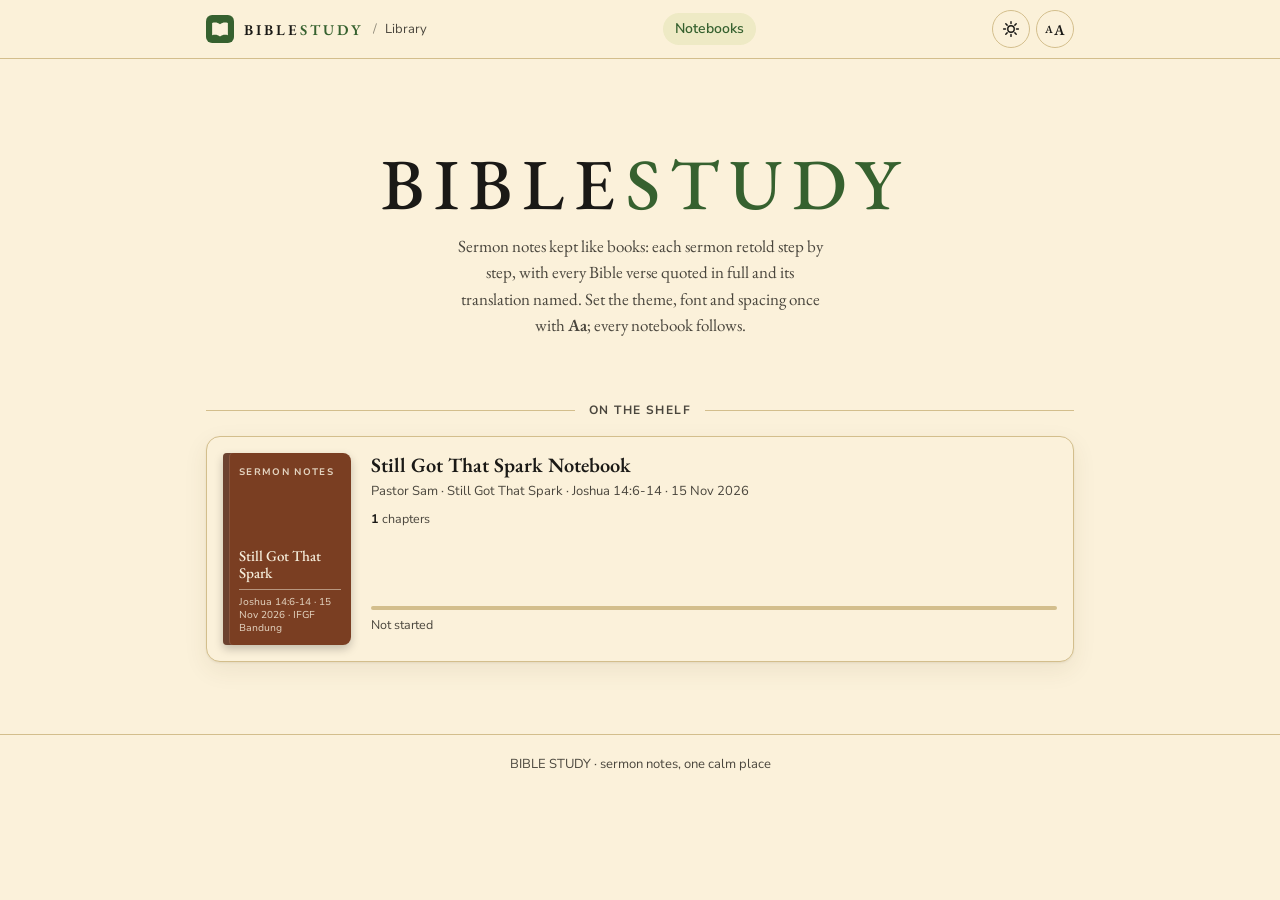
==== index.html @ 39189c35 "Set up sermon notebook site and add 15 Nov 2026 sermon transcript Reader framework copied from secon" ====
<!doctype html>
<html lang="en">
<head>
<meta charset="utf-8">
<meta name="viewport" content="width=device-width, initial-scale=1, viewport-fit=cover">
<title>BIBLE STUDY</title>
<meta name="description" content="Bible Study: sermon notes kept like books.">
<meta name="theme-color" content="#FBF1DA">
<link rel="icon" href="assets/favicon.svg" type="image/svg+xml">
<script src="assets/boot.js"></script>
<link rel="preconnect" href="https://fonts.googleapis.com">
<link rel="preconnect" href="https://fonts.gstatic.com" crossorigin>
<link rel="stylesheet" href="https://fonts.googleapis.com/css2?family=Atkinson+Hyperlegible:wght@400;700&family=Charis+SIL:wght@400;700&family=Crimson+Pro:wght@400;600;700&family=EB+Garamond:wght@400;500;600&family=Gelasio:wght@400;600;700&family=Inter:wght@400;600;700&family=Mulish:wght@400;600;700&family=Newsreader:wght@400;600&family=Nunito+Sans:wght@400;600;700&family=Source+Serif+4:wght@400;600;700&family=Tinos:wght@400;700&display=swap">
<link rel="stylesheet" href="assets/secondbrain.css">
</head>
<body>

<header class="sb-top"><div class="wrap">
  <a class="sb-brand" href="index.html" aria-current="page"><svg class="sb-mark" viewBox="0 0 64 64" aria-hidden="true"><rect class="m-bg" width="64" height="64" rx="14"/><path class="m-pg" d="M14 18c7-2 13-1 18 3v28c-5-4-11-5-18-3zM50 18c-7-2-13-1-18 3v28c5-4 11-5 18-3z"/></svg><span class="sb-word">BIBLE<i>STUDY</i></span><span class="sb-crumb">Library</span></a>
  <nav class="sb-nav" aria-label="Library"><a href="#shelf" aria-current="page">Notebooks</a></nav>
  <div class="sb-tools">
    <button class="sb-icon" data-sb="mode" aria-label="Switch between light and dark"><svg class="sun" viewBox="0 0 20 20" aria-hidden="true"><circle cx="10" cy="10" r="3.6" fill="none" stroke="currentColor" stroke-width="1.6"/><path d="M10 1.8v2.1M10 16.1v2.1M1.8 10h2.1M16.1 10h2.1M4.2 4.2l1.5 1.5M14.3 14.3l1.5 1.5M4.2 15.8l1.5-1.5M14.3 5.7l1.5-1.5" stroke="currentColor" stroke-width="1.6" stroke-linecap="round"/></svg><svg class="moon" viewBox="0 0 20 20" aria-hidden="true"><path d="M16.5 12.3A7 7 0 0 1 7.7 3.5a7 7 0 1 0 8.8 8.8z" fill="none" stroke="currentColor" stroke-width="1.6" stroke-linejoin="round"/></svg></button>
    <button class="sb-icon" data-panel="prefs" aria-haspopup="dialog" aria-expanded="false" aria-label="Reading preferences"><span class="aa-small">A</span>A</button>
  </div>
</div></header>

<main class="wrap" id="main">
  <section class="lib-hero">
    <h1>BIBLE<i>STUDY</i></h1>
    <p>Sermon notes kept like books: each sermon retold step by step, with every Bible verse quoted in full and its translation named. Set the theme, font and spacing once with <b>Aa</b>; every notebook follows.</p>
  </section>

  <div class="lib-rule" id="shelf">On the shelf</div>
  <div class="lib-shelf">
    <article class="book" data-progress-for="2026-11-15-still-got-that-spark">
      <a class="cover c-clay" href="notes/2026-11-15-still-got-that-spark.html" aria-hidden="true" tabindex="-1">
        <span class="code">SERMON NOTES</span>
        <span class="t">Still Got That Spark</span>
        <span class="rule"></span>
        <span class="by">Joshua 14:6-14 · 15 Nov 2026 · IFGF Bandung</span>
      </a>
      <div class="book-body">
        <h2><a href="notes/2026-11-15-still-got-that-spark.html">Still Got That Spark Notebook</a></h2>
        <p class="meta">Pastor Sam · Still Got That Spark · Joshua 14:6-14 · 15 Nov 2026</p>
        <ul class="stats">
          <li><b>1</b> chapters</li>
        </ul>
        <div class="prog">
          <div class="bar"><span></span></div>
          <span class="prog-text">Not started</span>
        </div>
        <div class="jump">
          <a data-resume="notes/2026-11-15-still-got-that-spark.html" hidden>Resume</a>
          
        </div>
      </div>
    </article>

  </div>
</main>

<footer class="lib-foot"><div class="wrap">BIBLE STUDY · sermon notes, one calm place</div></footer>

<script src="assets/secondbrain.js"></script>
<script src="assets/downloads-data.js"></script>
<script src="assets/downloads.js"></script>
</body>
</html>
---- assets/secondbrain.css ----
/* SECONDBRAIN shell: theme tokens, sticky header, reading-preferences sheet, library page.
   Every theme keeps body text at 9:1 or better and secondary text / accent at 4.5:1 or better
   against every surface it sits on (bg, panel, sunk, sheet, accent-soft). */

:root {
  /* type settings, overwritten by boot.js / secondbrain.js from saved prefs */
  --fs: 17px;
  --lh: 1.55;
  --ls: 0em;
  --ws: 0em;
  --measure: 900px;
  --reader: Palatino, "Palatino Linotype", "Book Antiqua", "EB Garamond", Georgia, serif;
  --w-body: 400;
  --w-strong: 600;
  --display: Palatino, "Palatino Linotype", "Book Antiqua", "EB Garamond", Georgia, serif;
  --ui: "Nunito Sans", -apple-system, BlinkMacSystemFont, "Segoe UI", Roboto, system-ui, sans-serif;
  --mono: "Nunito Sans", "Segoe UI", system-ui, sans-serif;
  --header-h: 64px;
  --gutter: max(16px, env(safe-area-inset-left, 0px));
  --gutter-r: max(16px, env(safe-area-inset-right, 0px));

  /* sepia is the default light look (matches the original notebook).
     --line-strong (borders that carry meaning, e.g. diagram boxes) is 3:1 or better on every surface. */
  --bg: #FBF1DA; --panel: #FBF1DA; --sunk: #F6E8C6; --sheet: #EFE1BE;
  --fg: #1A1916; --muted: #4A463D; --line: #D3BE8C; --line-strong: #8E7A4C;
  --accent: #36612F; --accent-soft: #EEEAC5; --on-accent: #FBF1DA;
  --flag: #1A1916; --flag-soft: #F6E8C6; --good: #36612F; --bad: #1A1916;
  --shadow: 0 1px 2px rgba(80, 60, 30, .08), 0 8px 24px rgba(80, 60, 30, .08);
  color-scheme: light;
}
@media (prefers-color-scheme: dark) {
  :root:not([data-theme]) {
    --bg: #1C1916; --panel: #1C1916; --sunk: #26221E; --sheet: #141210;
    --fg: #EFE7DB; --muted: #B5A895; --line: #463E34; --line-strong: #7A6E5E;
    --accent: #9CC48E; --accent-soft: #2A3324; --on-accent: #141210;
    --flag: #EFE7DB; --flag-soft: #2A251F; --good: #9CC48E; --bad: #EFE7DB;
    --shadow: 0 1px 2px rgba(0, 0, 0, .4), 0 8px 24px rgba(0, 0, 0, .35);
    color-scheme: dark;
  }
}
:root[data-theme="light"] {
  --bg: #FFFFFF; --panel: #FFFFFF; --sunk: #F4F3EF; --sheet: #F1F0EC;
  --fg: #1B1B1A; --muted: #55534E; --line: #C9C6BC; --line-strong: #858279;
  --accent: #2F6A2A; --accent-soft: #E8F0E3; --on-accent: #FFFFFF;
  --flag: #1B1B1A; --flag-soft: #F4F3EF; --good: #2F6A2A; --bad: #1B1B1A;
  --shadow: 0 1px 2px rgba(0, 0, 0, .06), 0 8px 24px rgba(0, 0, 0, .07);
  color-scheme: light;
}
:root[data-theme="sepia"] {
  --bg: #FBF1DA; --panel: #FBF1DA; --sunk: #F6E8C6; --sheet: #EFE1BE;
  --fg: #1A1916; --muted: #4A463D; --line: #D3BE8C; --line-strong: #8E7A4C;
  --accent: #36612F; --accent-soft: #EEEAC5; --on-accent: #FBF1DA;
  --flag: #1A1916; --flag-soft: #F6E8C6; --good: #36612F; --bad: #1A1916;
  --shadow: 0 1px 2px rgba(80, 60, 30, .08), 0 8px 24px rgba(80, 60, 30, .08);
  color-scheme: light;
}
:root[data-theme="sage"] {
  --bg: #D3D4B5; --panel: #D9DABD; --sunk: #C8C9A6; --sheet: #C4C5A1;
  --fg: #1B1D14; --muted: #3D402F; --line: #A2A37C; --line-strong: #62644A;
  --accent: #2B5022; --accent-soft: #C3CDA6; --on-accent: #E9EAD6;
  --flag: #1B1D14; --flag-soft: #C8C9A6; --good: #2B5022; --bad: #1B1D14;
  --shadow: 0 1px 2px rgba(40, 45, 20, .1), 0 8px 24px rgba(40, 45, 20, .1);
  color-scheme: light;
}
:root[data-theme="dark"] {
  --bg: #1C1916; --panel: #1C1916; --sunk: #26221E; --sheet: #141210;
  --fg: #EFE7DB; --muted: #B5A895; --line: #463E34; --line-strong: #7A6E5E;
  --accent: #9CC48E; --accent-soft: #2A3324; --on-accent: #141210;
  --flag: #EFE7DB; --flag-soft: #2A251F; --good: #9CC48E; --bad: #EFE7DB;
  --shadow: 0 1px 2px rgba(0, 0, 0, .4), 0 8px 24px rgba(0, 0, 0, .35);
  color-scheme: dark;
}
:root[data-theme="navy"] {
  --bg: #0C2731; --panel: #0C2731; --sunk: #12323E; --sheet: #081D25;
  --fg: #E4EDF0; --muted: #A3BAC2; --line: #2C4D5A; --line-strong: #5E808C;
  --accent: #8ED1BA; --accent-soft: #163D44; --on-accent: #081D25;
  --flag: #E4EDF0; --flag-soft: #12323E; --good: #8ED1BA; --bad: #E4EDF0;
  --shadow: 0 1px 2px rgba(0, 0, 0, .4), 0 8px 24px rgba(0, 0, 0, .35);
  color-scheme: dark;
}
:root[data-theme="charcoal"] {
  --bg: #3F4246; --panel: #3F4246; --sunk: #484B50; --sheet: #2E3033;
  --fg: #F3F3F2; --muted: #D0D2D5; --line: #64686E; --line-strong: #9A9EA4;
  --accent: #B9DEA9; --accent-soft: #4A5546; --on-accent: #2E3033;
  --flag: #F3F3F2; --flag-soft: #484B50; --good: #B9DEA9; --bad: #F3F3F2;
  --shadow: 0 1px 2px rgba(0, 0, 0, .35), 0 8px 24px rgba(0, 0, 0, .3);
  color-scheme: dark;
}
/* high contrast: secondary text becomes full-strength, rules get heavier */
:root[data-contrast="high"] { --muted: var(--fg); --line: var(--line-strong); }
:root[data-bold] { --w-body: 600; --w-strong: 800; }

*, *::before, *::after { box-sizing: border-box; }
html { font-size: var(--fs); background: var(--bg); -webkit-text-size-adjust: 100%; text-size-adjust: 100%; }
body {
  margin: 0;
  background: var(--bg);
  color: var(--fg);
  font-family: var(--reader);
  font-size: var(--fs);
  line-height: var(--lh);
  font-weight: var(--w-body);
  letter-spacing: var(--ls);
  word-spacing: var(--ws);
  overflow-wrap: break-word;
  -webkit-font-smoothing: antialiased;
  transition: background-color .25s ease, color .25s ease;
}
@media (prefers-reduced-motion: reduce) { body { transition: none; } }
b, strong { font-weight: var(--w-strong); }
a { color: var(--accent); }
img, svg { max-width: 100%; }
[hidden] { display: none !important; }
::selection { background: var(--accent); color: var(--on-accent); }
:focus-visible { outline: 2px solid var(--accent); outline-offset: 2px; border-radius: 4px; }

.wrap {
  max-width: var(--measure);
  margin: 0 auto;
  padding-left: var(--gutter);
  padding-right: var(--gutter-r);
}

/* ---------- header ---------- */
body::before { /* fills the notch area on phones */
  content: ""; position: fixed; inset: 0 0 auto; height: env(safe-area-inset-top, 0px);
  z-index: 30; background: var(--bg);
}
.sb-top {
  position: sticky; top: env(safe-area-inset-top, 0px); z-index: 20;
  background: color-mix(in srgb, var(--bg) 92%, transparent);
  -webkit-backdrop-filter: saturate(1.4) blur(10px);
  backdrop-filter: saturate(1.4) blur(10px);
  border-bottom: 1px solid var(--line);
  font-family: var(--ui);
  letter-spacing: 0; word-spacing: 0; font-weight: 400; line-height: 1.3;
}
.sb-top .wrap {
  max-width: max(var(--measure), 840px);
  display: grid;
  grid-template-columns: minmax(0, 1fr) auto;
  grid-template-areas: "brand tools" "nav nav";
  align-items: center;
  gap: 4px 12px;
  padding-top: 10px; padding-bottom: 8px;
}
@media (min-width: 760px) {
  .sb-top .wrap { grid-template-columns: auto minmax(0, 1fr) auto; grid-template-areas: "brand nav tools"; padding-block: 10px; }
}
.sb-brand { grid-area: brand; display: flex; align-items: center; gap: 10px; min-width: 0; text-decoration: none; color: var(--fg); }
.sb-mark { flex: none; width: 28px; height: 28px; }
.sb-mark .m-bg { fill: var(--accent); }
.sb-mark .m-pg { fill: var(--bg); }
.sb-word {
  font: 600 15px/1 var(--display); letter-spacing: .2em; white-space: nowrap;
}
.sb-word i { font-style: normal; color: var(--accent); }
.sb-crumb {
  font-size: 13px; color: var(--muted); white-space: nowrap; overflow: hidden; text-overflow: ellipsis; min-width: 0;
}
.sb-crumb::before { content: "/"; margin-right: 8px; opacity: .6; }
.sb-nav {
  grid-area: nav; display: flex; gap: 2px; overflow-x: auto; scrollbar-width: none;
  margin-inline: -6px; padding: 2px 6px;
}
.sb-nav::-webkit-scrollbar { display: none; }
@media (min-width: 760px) { .sb-nav { justify-content: center; margin: 0; } }
.sb-nav a {
  flex: none; font-size: 14px; font-weight: 600; color: var(--muted); text-decoration: none;
  padding: 7px 12px; border-radius: 999px; white-space: nowrap;
}
@media (max-width: 420px) { .sb-nav a { padding: 7px 10px; font-size: 13.5px; } }
.sb-nav a:hover { color: var(--fg); background: var(--sunk); }
.sb-nav a[aria-current="page"] { background: var(--accent-soft); color: var(--accent); }
.sb-lang { flex: none; display: inline-flex; margin-left: 10px; padding: 2px; border: 1px solid var(--line); border-radius: 999px; }
.sb-lang button { min-height: 0; padding: 3px 9px; border: 0; border-radius: 999px; background: none; color: var(--muted); font: 700 12px var(--ui); letter-spacing: .04em; cursor: pointer; }
.sb-lang button:hover { color: var(--fg); }
.sb-lang button[aria-pressed="true"] { background: var(--accent-soft); color: var(--accent); }
.sb-tools { grid-area: tools; display: flex; gap: 6px; align-items: center; }
.sb-icon {
  display: inline-flex; align-items: center; justify-content: center; flex: none; width: 38px; height: 38px; padding: 0;
  border-radius: 999px; border: 1px solid var(--line); background: var(--panel); color: var(--fg);
  cursor: pointer; font: 600 15px/1 var(--display); letter-spacing: 0;
}
.sb-icon:hover { border-color: var(--line-strong); }
.sb-icon svg { width: 18px; height: 18px; }
.sb-icon .moon { display: none; }
:root[data-mode="dark"] .sb-icon .sun { display: none; }
:root[data-mode="dark"] .sb-icon .moon { display: block; }
.sb-icon .aa-small { font-size: 11px; margin-right: 1px; }

.sb-progress { position: absolute; left: 0; bottom: -1px; height: 2px; width: 100%; background: var(--accent); transform-origin: 0 50%; transform: scaleX(var(--p, 0)); }

/* ---------- reading-preferences sheet ---------- */
.sb-scrim {
  position: fixed; inset: 0; z-index: 40; background: rgba(0, 0, 0, .45);
  opacity: 0; transition: opacity .2s ease;
}
.sb-scrim.on { opacity: 1; }
.sb-sheet {
  position: fixed; z-index: 41; left: 0; right: 0; bottom: 0;
  max-height: min(88dvh, 88vh);
  display: flex; flex-direction: column;
  background: var(--sheet); color: var(--fg);
  border-radius: 18px 18px 0 0; box-shadow: var(--shadow);
  font-family: var(--ui); font-size: 14px; line-height: 1.35; font-weight: 400;
  letter-spacing: 0; word-spacing: 0;
  transform: translateY(100%); transition: transform .28s cubic-bezier(.2, .8, .2, 1);
  padding-bottom: env(safe-area-inset-bottom, 0px);
}
.sb-sheet.on { transform: none; }
@media (min-width: 760px) {
  .sb-sheet {
    left: auto; top: 0; width: 400px; max-height: none; border-radius: 0;
    border-left: 1px solid var(--line);
    transform: translateX(100%);
    padding-top: env(safe-area-inset-top, 0px);
  }
}
@media (prefers-reduced-motion: reduce) { .sb-sheet, .sb-scrim { transition: none; } }
.sb-sheet-head {
  display: flex; align-items: center; justify-content: space-between; gap: 12px;
  padding: 14px 20px 10px; position: relative;
}
.sb-sheet-head::before { /* grab handle on phones */
  content: ""; position: absolute; top: 6px; left: 50%; width: 38px; height: 4px; margin-left: -19px;
  border-radius: 4px; background: var(--line-strong);
}
@media (min-width: 760px) { .sb-sheet-head::before { display: none; } }
.sb-sheet-head h2 { margin: 0; font: 600 17px/1.2 var(--ui); }
.sb-sheet-body { overflow-y: auto; overscroll-behavior: contain; padding: 0 20px 24px; }
.sb-label { display: block; margin: 18px 0 8px; font-size: 12px; font-weight: 700; letter-spacing: .06em; text-transform: uppercase; color: var(--muted); }
.sb-preview {
  background: var(--bg); color: var(--fg); border: 1px solid var(--line); border-radius: 12px; padding: 14px 16px;
  font-family: var(--reader); font-weight: var(--w-body); line-height: var(--lh); letter-spacing: var(--ls); word-spacing: var(--ws);
}
.sb-preview .aa { font-size: 30px; line-height: 1.1; margin-bottom: 6px; }
.sb-preview p { margin: 0; font-size: var(--fs); }
:root[data-justify] .sb-preview p { text-align: justify; hyphens: auto; }

.sb-themes { display: grid; grid-template-columns: repeat(3, minmax(0, 1fr)); gap: 10px 10px; }
.sb-theme { display: grid; gap: 5px; justify-items: center; background: none; border: 0; padding: 0; cursor: pointer; color: var(--muted); font: 600 12.5px var(--ui); }
.sb-theme .sw {
  position: relative; width: 100%; height: 44px; border-radius: 10px; display: grid; place-items: center;
  font: 500 16px var(--display); border: 1px solid rgba(127, 127, 127, .45);
}
.sb-theme[aria-checked="true"] { color: var(--accent); }
.sb-theme[aria-checked="true"] .sw { outline: 2px solid var(--accent); outline-offset: 2px; }
.sb-theme[aria-checked="true"] .sw::after {
  content: ""; position: absolute; top: -7px; right: -7px; width: 18px; height: 18px; border-radius: 50%;
  background: var(--accent) url("data:image/svg+xml,%3Csvg xmlns='http://www.w3.org/2000/svg' viewBox='0 0 16 16'%3E%3Cpath d='M4 8.5l2.5 2.5L12 5.5' fill='none' stroke='white' stroke-width='2' stroke-linecap='round' stroke-linejoin='round'/%3E%3C/svg%3E") center/12px no-repeat;
  box-shadow: 0 0 0 2px var(--sheet);
}
:root[data-mode="dark"] .sb-theme[aria-checked="true"] .sw::after {
  background-image: url("data:image/svg+xml,%3Csvg xmlns='http://www.w3.org/2000/svg' viewBox='0 0 16 16'%3E%3Cpath d='M4 8.5l2.5 2.5L12 5.5' fill='none' stroke='black' stroke-width='2' stroke-linecap='round' stroke-linejoin='round'/%3E%3C/svg%3E");
}

.sb-group { background: var(--panel); border: 1px solid var(--line); border-radius: 12px; overflow: hidden; }
.sb-row {
  display: flex; align-items: center; gap: 12px; width: 100%; min-height: 46px; padding: 10px 14px;
  border: 0; border-top: 1px solid var(--line); background: none; color: var(--fg); font: inherit; text-align: left;
}
.sb-row:first-child { border-top: 0; }
button.sb-row { cursor: pointer; }
.sb-row .ic { width: 20px; text-align: center; color: var(--muted); flex: none; font-family: var(--display); }
.sb-row .grow { flex: 1; min-width: 0; }
.sb-row .val { color: var(--muted); font-variant-numeric: tabular-nums; }
.sb-row .chev { width: 14px; height: 14px; transition: transform .2s; color: var(--muted); }
.sb-row[aria-expanded="true"] .chev { transform: rotate(180deg); }
.sb-fonts .sb-row { font-size: 15.5px; padding-left: 14px; }
.sb-fonts .sb-row .tick { margin-left: auto; color: var(--accent); visibility: hidden; font-family: var(--ui); }
.sb-fonts .sb-row[aria-checked="true"] .tick { visibility: visible; }
.sb-fonts .sb-row[aria-checked="true"] { color: var(--accent); }
.sb-fonts .sb-row small { font: 12px var(--ui); color: var(--muted); }
.sb-row.stack { display: block; }
@media (max-width: 759px) { [data-wide-only] { display: none; } }
.sb-row.stack .line { display: flex; justify-content: space-between; margin-bottom: 8px; }

/* switch */
.sb-switch { position: relative; flex: none; width: 46px; height: 28px; }
.sb-switch input { position: absolute; inset: 0; opacity: 0; margin: 0; cursor: pointer; z-index: 1; }
.sb-switch span { position: absolute; inset: 0; border-radius: 999px; background: var(--line-strong); transition: background .2s; }
.sb-switch span::after {
  content: ""; position: absolute; top: 3px; left: 3px; width: 22px; height: 22px; border-radius: 50%;
  background: #fff; box-shadow: 0 1px 3px rgba(0, 0, 0, .3); transition: transform .2s;
}
.sb-switch input:checked + span { background: var(--accent); }
.sb-switch input:checked + span::after { transform: translateX(18px); }
.sb-switch input:focus-visible + span { outline: 2px solid var(--accent); outline-offset: 2px; }

/* range */
.sb-size { display: flex; align-items: center; gap: 10px; }
.sb-size .lim { font-size: 12px; color: var(--muted); width: 22px; text-align: center; font-variant-numeric: tabular-nums; }
.sb-size button {
  flex: none; width: 34px; height: 34px; border-radius: 50%; border: 1px solid var(--line); background: var(--panel);
  color: var(--fg); cursor: pointer; font-family: var(--display); padding: 0;
}
.sb-size button.sm { font-size: 13px; } .sb-size button.lg { font-size: 19px; }
input[type="range"].sb-range {
  -webkit-appearance: none; appearance: none; width: 100%; height: 28px; background: transparent; margin: 0; cursor: pointer; flex: 1; min-width: 0;
}
.sb-range::-webkit-slider-runnable-track { height: 4px; border-radius: 4px; background: linear-gradient(var(--accent), var(--accent)) 0/var(--fill, 50%) 100% no-repeat, var(--line-strong); }
.sb-range::-moz-range-track { height: 4px; border-radius: 4px; background: var(--line-strong); }
.sb-range::-moz-range-progress { height: 4px; border-radius: 4px; background: var(--accent); }
.sb-range::-webkit-slider-thumb {
  -webkit-appearance: none; width: 20px; height: 20px; margin-top: -8px; border-radius: 50%;
  background: #fff; border: 1px solid rgba(0, 0, 0, .25); box-shadow: 0 1px 3px rgba(0, 0, 0, .3);
}
.sb-range::-moz-range-thumb { width: 20px; height: 20px; border-radius: 50%; background: #fff; border: 1px solid rgba(0, 0, 0, .25); box-shadow: 0 1px 3px rgba(0, 0, 0, .3); }

.sb-btn {
  font: 600 14px var(--ui); color: var(--fg); background: var(--panel); border: 1px solid var(--line);
  border-radius: 10px; padding: 10px 14px; cursor: pointer; letter-spacing: 0;
}
.sb-btn:hover { border-color: var(--line-strong); }
.sb-btn.wide { width: 100%; margin-top: 20px; }
.sb-btn.primary { background: var(--accent); border-color: var(--accent); color: var(--on-accent); }
.sb-note { font-size: 12.5px; color: var(--muted); margin: 8px 2px 0; }

/* ---------- library (index.html) ---------- */
.lib-hero { padding: clamp(36px, 8vw, 88px) 0 clamp(20px, 4vw, 36px); text-align: center; }
.lib-hero h1 {
  margin: 0; font: 500 clamp(34px, 9vw, 72px)/1 var(--display); letter-spacing: .14em; margin-right: -.14em;
}
.lib-hero h1 i { font-style: normal; color: var(--accent); }
.lib-hero p { margin: 14px auto 0; max-width: 46ch; color: var(--muted); }
.lib-rule { display: flex; align-items: center; gap: 14px; margin: 28px 0 18px; color: var(--muted); font: 700 12px var(--ui); letter-spacing: .12em; text-transform: uppercase; }
.lib-rule::before, .lib-rule::after { content: ""; flex: 1; height: 1px; background: var(--line); }
.lib-shelf { display: grid; grid-template-columns: repeat(auto-fit, minmax(min(100%, 340px), 1fr)); gap: 20px; padding-bottom: 72px; }
.book {
  position: relative; display: grid; grid-template-columns: 128px minmax(0, 1fr); gap: 20px;
  background: var(--panel); border: 1px solid var(--line); border-radius: 14px; padding: 16px; box-shadow: var(--shadow);
}
@media (max-width: 340px) { .book { grid-template-columns: 1fr; } .cover { max-width: 150px; } }
@media (max-width: 480px) { .book { grid-template-columns: 104px minmax(0, 1fr); gap: 14px; padding: 14px; } .cover { padding: 10px 8px 8px 14px; } .cover .t { font-size: 13px; } .cover .by { display: none; } .book .cover .code { letter-spacing: .06em; } }
.cover {
  position: relative; aspect-ratio: 2 / 3; border-radius: 4px 8px 8px 4px; overflow: hidden;
  background: #2F4A2B; color: #F6EEDC; padding: 12px 10px 10px 16px; display: flex; flex-direction: column;
  box-shadow: inset 6px 0 0 rgba(0, 0, 0, .22), inset 7px 0 0 rgba(255, 255, 255, .12), 0 4px 10px rgba(0, 0, 0, .22);
  text-decoration: none;
}
.cover.c-sea { background: #1F4A5E; }
.cover.c-plum { background: #5B2D4A; }
.cover.c-clay { background: #7A3E22; }
.cover.c-moss { background: #3F5230; }
.cover .code { font: 700 9.5px var(--ui); letter-spacing: .14em; opacity: .85; }
.cover .t { margin-top: auto; font: 500 15px/1.15 var(--display); overflow-wrap: normal; }
.cover .rule { height: 1px; background: currentColor; opacity: .5; margin: 8px 0 6px; }
.cover .by { font: 10px/1.3 var(--ui); opacity: .85; }
.book-body { min-width: 0; display: flex; flex-direction: column; }
.book h2 { margin: 0; font: 600 1.2rem/1.2 var(--display); }
.book h2 a { color: var(--fg); text-decoration: none; }
.book h2 a::after { content: ""; position: absolute; inset: 0; border-radius: 14px; } /* whole card is the link */
.book .meta { margin: 4px 0 0; font: 13px/1.4 var(--ui); color: var(--muted); }
.book .stats { display: flex; flex-wrap: wrap; gap: 4px 12px; margin: 10px 0 0; padding: 0; list-style: none; font: 12.5px var(--ui); color: var(--muted); }
.book .stats b { color: var(--fg); font-weight: 700; }
.book .prog { margin-top: auto; padding-top: 14px; font: 12.5px var(--ui); color: var(--muted); }
.book .bar { height: 4px; border-radius: 4px; background: var(--line); overflow: hidden; margin-bottom: 6px; }
.book .bar span { display: block; height: 100%; background: var(--accent); width: 0; }
.book .jump { position: relative; z-index: 1; display: flex; flex-wrap: wrap; gap: 6px; margin-top: 12px; }
.book .jump a {
  font: 600 12.5px var(--ui); color: var(--fg); text-decoration: none; border: 1px solid var(--line);
  border-radius: 999px; padding: 5px 11px; background: var(--bg);
}
.book .jump a:hover { border-color: var(--accent); color: var(--accent); }
.lib-foot { border-top: 1px solid var(--line); padding: 20px 0 calc(28px + env(safe-area-inset-bottom, 0px)); font: 13px var(--ui); color: var(--muted); text-align: center; }

/* font size: the value is shown as a badge beside the label, and in a bubble over the handle while it moves */
.sb-label-row { display: flex; align-items: center; justify-content: space-between; gap: 12px; margin: 18px 0 8px; }
.sb-label-row .sb-label { margin: 0; }
.sb-size-v {
  min-width: 58px; padding: 3px 10px; border-radius: 999px; text-align: center;
  background: var(--accent); color: var(--on-accent); font: 700 13px/1.3 var(--ui); font-variant-numeric: tabular-nums;
}
.sb-size-track { position: relative; flex: 1; min-width: 0; display: flex; --f: .25; }
.sb-bubble {
  position: absolute; bottom: calc(100% + 2px); left: calc(10px + (100% - 20px) * var(--f)); transform: translateX(-50%);
  min-width: 30px; padding: 3px 7px; border-radius: 8px; text-align: center; pointer-events: none;
  background: var(--fg); color: var(--bg); font: 700 13px/1.2 var(--ui); font-variant-numeric: tabular-nums;
  opacity: 0; transition: opacity .15s;
}
.sb-bubble::after { content: ""; position: absolute; left: 50%; top: 100%; margin-left: -5px; border: 5px solid transparent; border-top-color: var(--fg); }
.sb-size-track:has(input:active) .sb-bubble, .sb-size-track:has(input:focus-visible) .sb-bubble, .sb-size-track.show .sb-bubble { opacity: 1; }
@media (prefers-reduced-motion: reduce) { .sb-bubble { transition: none; } }
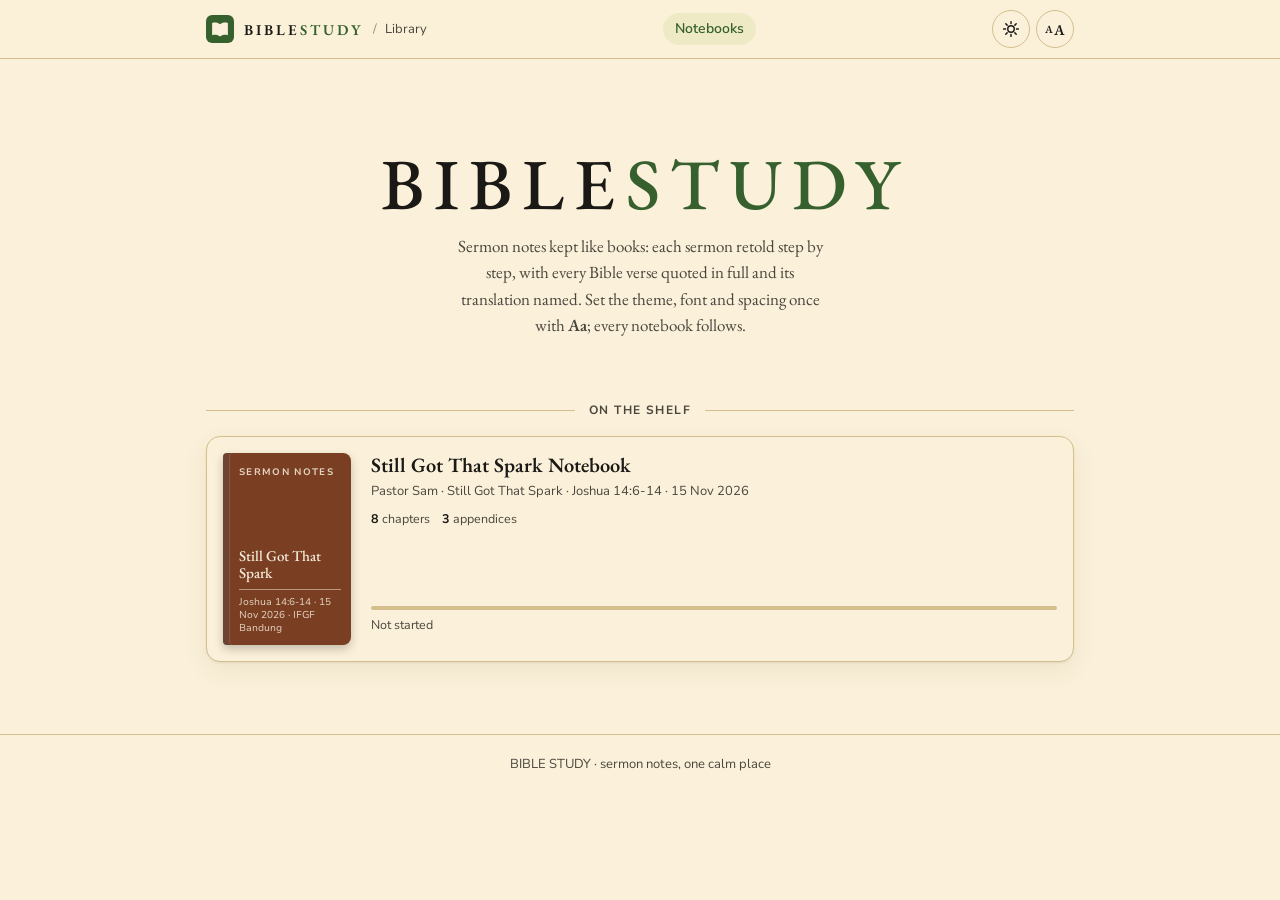
==== commit f64a7bc8: "Write the Still Got That Spark sermon notebook Eight chapters on Pastor Sam's sermon (IFGF Bandung, " ====
--- a/index.html
+++ b/index.html
@@ -43,7 +43,7 @@
         <h2><a href="notes/2026-11-15-still-got-that-spark.html">Still Got That Spark Notebook</a></h2>
         <p class="meta">Pastor Sam · Still Got That Spark · Joshua 14:6-14 · 15 Nov 2026</p>
         <ul class="stats">
-          <li><b>1</b> chapters</li>
+          <li><b>8</b> chapters</li><li><b>3</b> appendices</li>
         </ul>
         <div class="prog">
           <div class="bar"><span></span></div>
